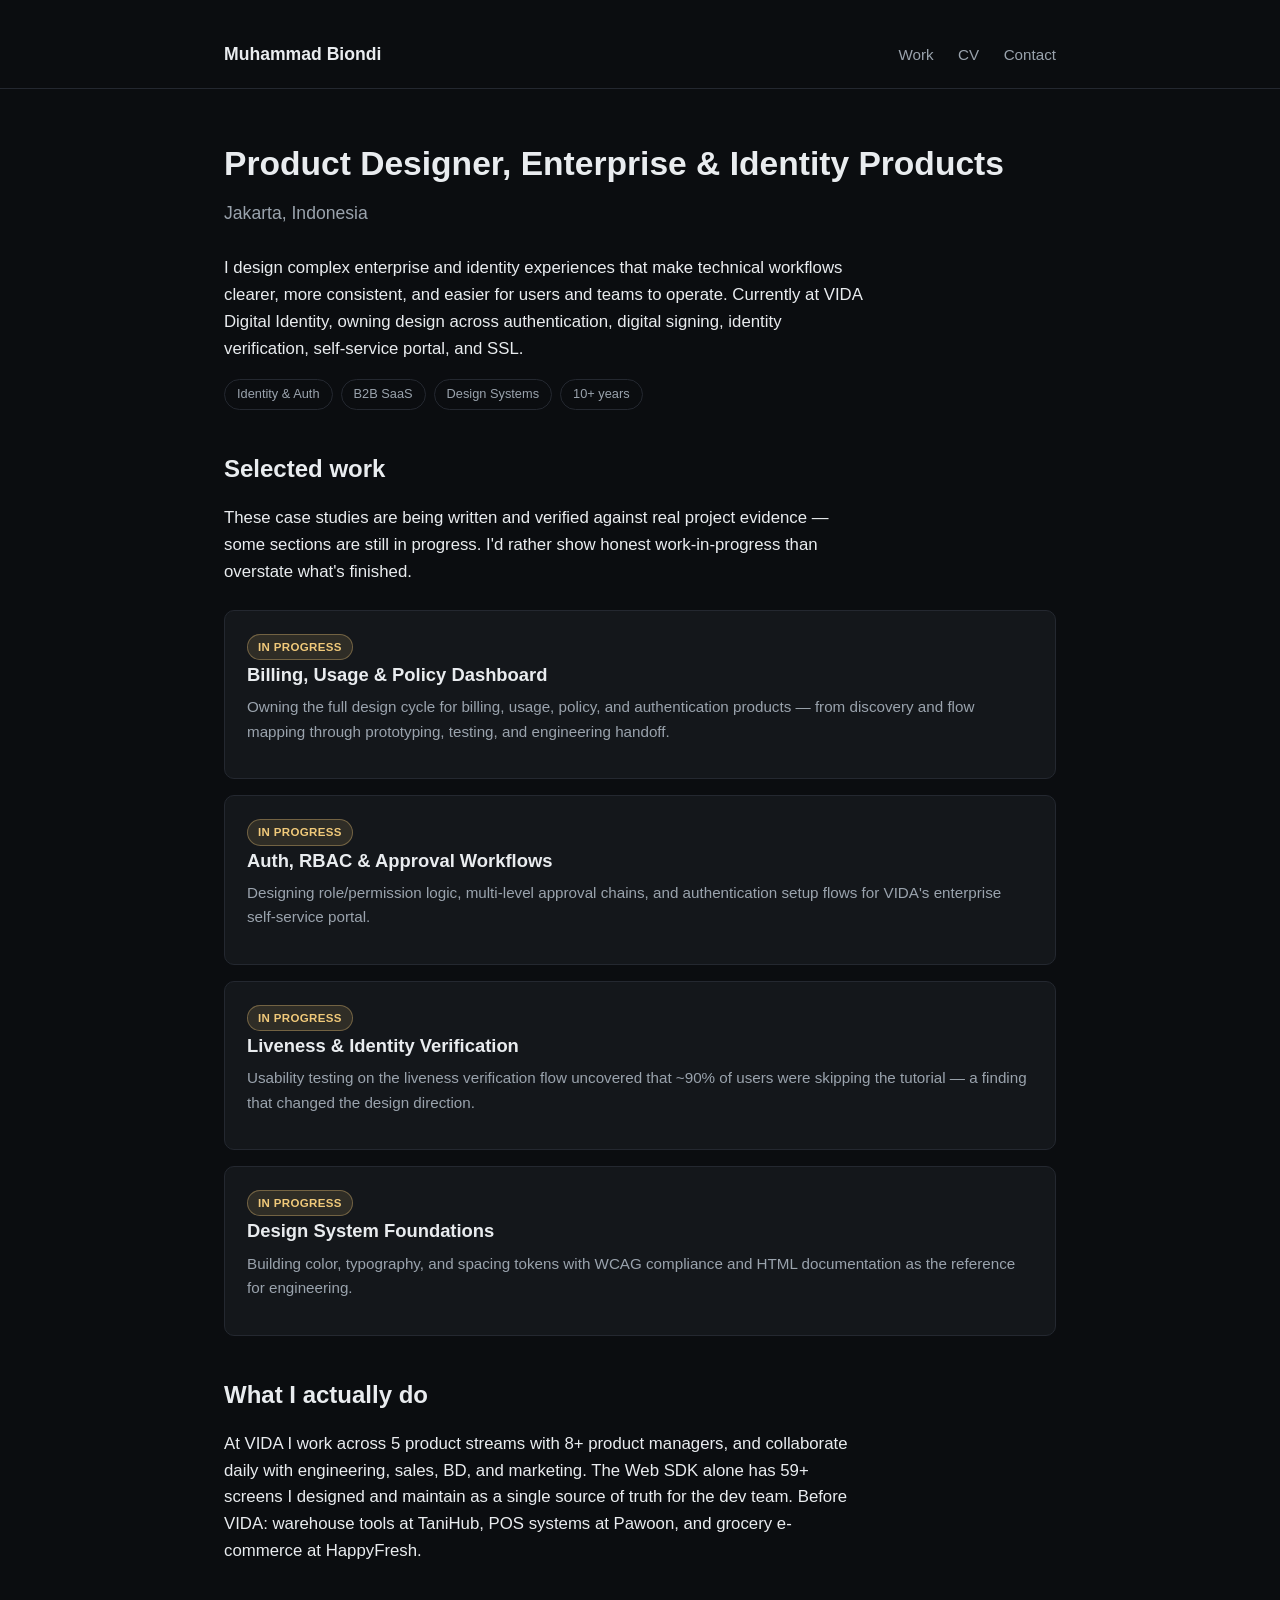
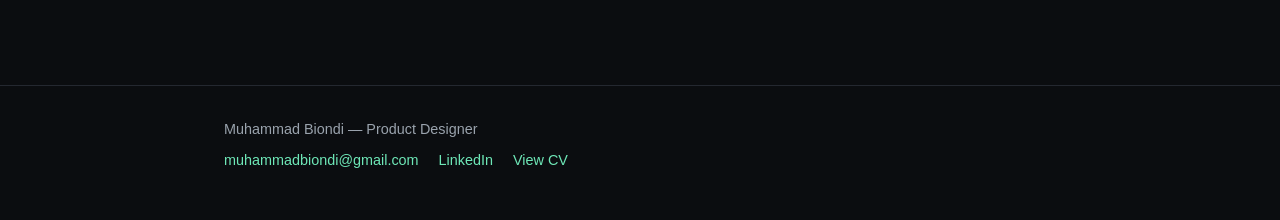
==== index.html @ b188c51d "Initial portfolio site: CV, case studies, design system styles Static site with 4 VIDA case studies " ====
<!DOCTYPE html>
<html lang="en">
<head>
<meta charset="UTF-8">
<meta name="viewport" content="width=device-width, initial-scale=1.0">
<title>Muhammad Biondi — Product Designer</title>
<meta name="description" content="Product Designer specializing in enterprise and identity products. Portfolio and case studies.">
<link rel="stylesheet" href="css/style.css">
</head>
<body>

<header class="site-header">
  <div class="wrap">
    <nav>
      <span class="brand">Muhammad Biondi</span>
      <div class="site-nav">
        <a href="index.html">Work</a>
        <a href="cv.html">CV</a>
        <a href="mailto:muhammadbiondi@gmail.com">Contact</a>
      </div>
    </nav>
  </div>
</header>

<main>
  <div class="wrap">

    <section class="block">
      <h1>Product Designer, Enterprise &amp; Identity Products</h1>
      <p class="subtitle">Jakarta, Indonesia</p>
      <p class="lede">
        I design complex enterprise and identity experiences that make technical workflows clearer,
        more consistent, and easier for users and teams to operate. Currently at VIDA Digital Identity,
        owning design across authentication, digital signing, identity verification, self-service portal,
        and SSL.
      </p>
      <div class="tag-row">
        <span class="tag">Identity &amp; Auth</span>
        <span class="tag">B2B SaaS</span>
        <span class="tag">Design Systems</span>
        <span class="tag">10+ years</span>
      </div>
    </section>

    <section class="block">
      <h2>Selected work</h2>
      <p class="lede" style="margin-bottom: 0;">
        These case studies are being written and verified against real project evidence — some sections
        are still in progress. I'd rather show honest work-in-progress than overstate what's finished.
      </p>

      <div class="case-grid">

        <a class="case-card" href="case-studies/billing-usage-policy.html">
          <span class="status-pill in-progress">In progress</span>
          <h3>Billing, Usage &amp; Policy Dashboard</h3>
          <p>Owning the full design cycle for billing, usage, policy, and authentication products — from
          discovery and flow mapping through prototyping, testing, and engineering handoff.</p>
        </a>

        <a class="case-card" href="case-studies/auth-rbac-workflows.html">
          <span class="status-pill in-progress">In progress</span>
          <h3>Auth, RBAC &amp; Approval Workflows</h3>
          <p>Designing role/permission logic, multi-level approval chains, and authentication setup flows
          for VIDA's enterprise self-service portal.</p>
        </a>

        <a class="case-card" href="case-studies/liveness-verification.html">
          <span class="status-pill in-progress">In progress</span>
          <h3>Liveness &amp; Identity Verification</h3>
          <p>Usability testing on the liveness verification flow uncovered that ~90% of users were
          skipping the tutorial — a finding that changed the design direction.</p>
        </a>

        <a class="case-card" href="case-studies/design-system.html">
          <span class="status-pill in-progress">In progress</span>
          <h3>Design System Foundations</h3>
          <p>Building color, typography, and spacing tokens with WCAG compliance and HTML
          documentation as the reference for engineering.</p>
        </a>

      </div>
    </section>

    <section class="block">
      <h2>What I actually do</h2>
      <p class="lede">
        At VIDA I work across 5 product streams with 8+ product managers, and collaborate daily with
        engineering, sales, BD, and marketing. The Web SDK alone has 59+ screens I designed and
        maintain as a single source of truth for the dev team. Before VIDA: warehouse tools at TaniHub,
        POS systems at Pawoon, and grocery e-commerce at HappyFresh.
      </p>
    </section>

  </div>
</main>

<footer class="site-footer">
  <div class="wrap">
    <div>Muhammad Biondi — Product Designer</div>
    <div class="contact-row">
      <a href="mailto:muhammadbiondi@gmail.com">muhammadbiondi@gmail.com</a>
      <a href="https://linkedin.com/in/muhammad-biondi-2509a165">LinkedIn</a>
      <a href="cv.html">View CV</a>
    </div>
  </div>
</footer>

</body>
</html>
---- css/style.css ----
:root {
  --bg: #0b0d10;
  --bg-elevated: #14171b;
  --border: #242830;
  --text: #e9ecef;
  --text-muted: #9aa3ad;
  --accent: #6ee7b7;
  --accent-dim: #2e4a3f;
  --warn: #f0c97a;
  --max-width: 880px;
  --radius: 10px;
}

* { box-sizing: border-box; }

html { scroll-behavior: smooth; }

body {
  margin: 0;
  background: var(--bg);
  color: var(--text);
  font-family: -apple-system, BlinkMacSystemFont, "Inter", "Segoe UI", Helvetica, Arial, sans-serif;
  line-height: 1.6;
  font-size: 16px;
}

a { color: var(--accent); text-decoration: none; }
a:hover { text-decoration: underline; }

.wrap {
  max-width: var(--max-width);
  margin: 0 auto;
  padding: 0 24px;
}

header.site-header {
  padding: 40px 0 20px;
  border-bottom: 1px solid var(--border);
}

header.site-header nav {
  display: flex;
  justify-content: space-between;
  align-items: baseline;
  flex-wrap: wrap;
  gap: 12px;
}

.brand {
  font-weight: 700;
  font-size: 1.1rem;
  color: var(--text);
}

.site-nav a {
  color: var(--text-muted);
  margin-left: 20px;
  font-size: 0.95rem;
}

.site-nav a:first-child { margin-left: 0; }

.site-nav a:hover { color: var(--accent); }

main { padding: 48px 0 80px; }

h1 { font-size: 2.1rem; margin: 0 0 8px; }
h2 { font-size: 1.5rem; margin: 40px 0 12px; }
h3 { font-size: 1.15rem; margin: 28px 0 8px; }

.subtitle {
  color: var(--text-muted);
  font-size: 1.1rem;
  margin: 0 0 28px;
}

.lede {
  font-size: 1.05rem;
  color: var(--text);
  max-width: 640px;
}

.tag-row {
  display: flex;
  flex-wrap: wrap;
  gap: 8px;
  margin: 16px 0 0;
}

.tag {
  font-size: 0.8rem;
  color: var(--text-muted);
  border: 1px solid var(--border);
  border-radius: 999px;
  padding: 4px 12px;
}

.card {
  background: var(--bg-elevated);
  border: 1px solid var(--border);
  border-radius: var(--radius);
  padding: 24px;
  margin-bottom: 20px;
}

.case-grid {
  display: grid;
  grid-template-columns: 1fr;
  gap: 16px;
  margin-top: 24px;
}

.case-card {
  display: block;
  background: var(--bg-elevated);
  border: 1px solid var(--border);
  border-radius: var(--radius);
  padding: 22px;
  transition: border-color 0.15s ease, transform 0.15s ease;
}

.case-card:hover {
  border-color: var(--accent);
  transform: translateY(-2px);
  text-decoration: none;
}

.case-card h3 {
  margin: 0 0 6px;
  color: var(--text);
}

.case-card p {
  color: var(--text-muted);
  margin: 0 0 12px;
  font-size: 0.95rem;
}

.status-pill {
  display: inline-block;
  font-size: 0.72rem;
  font-weight: 600;
  letter-spacing: 0.03em;
  text-transform: uppercase;
  border-radius: 999px;
  padding: 3px 10px;
}

.status-pill.in-progress {
  background: rgba(240, 201, 122, 0.12);
  color: var(--warn);
  border: 1px solid rgba(240, 201, 122, 0.35);
}

.status-pill.draft {
  background: rgba(110, 231, 183, 0.1);
  color: var(--accent);
  border: 1px solid rgba(110, 231, 183, 0.3);
}

.callout {
  border-left: 3px solid var(--accent);
  background: rgba(110, 231, 183, 0.06);
  padding: 14px 18px;
  border-radius: 0 8px 8px 0;
  font-size: 0.95rem;
  color: var(--text-muted);
  margin: 20px 0;
}

.callout strong { color: var(--text); }

section.block { margin-bottom: 40px; }

ul.clean {
  padding-left: 1.1em;
  margin: 8px 0 0;
}

ul.clean li { margin-bottom: 8px; }

table.evidence {
  width: 100%;
  border-collapse: collapse;
  font-size: 0.92rem;
  margin: 16px 0;
}

table.evidence th, table.evidence td {
  border: 1px solid var(--border);
  padding: 10px 12px;
  text-align: left;
  vertical-align: top;
}

table.evidence th {
  background: var(--bg-elevated);
  color: var(--text-muted);
  font-weight: 600;
  font-size: 0.85rem;
}

footer.site-footer {
  border-top: 1px solid var(--border);
  padding: 32px 0 48px;
  color: var(--text-muted);
  font-size: 0.9rem;
}

.contact-row {
  display: flex;
  gap: 20px;
  flex-wrap: wrap;
  margin-top: 8px;
}

.cv-header {
  display: flex;
  justify-content: space-between;
  align-items: flex-start;
  flex-wrap: wrap;
  gap: 16px;
  margin-bottom: 8px;
}

.cv-meta {
  text-align: right;
  color: var(--text-muted);
  font-size: 0.9rem;
}

.btn {
  display: inline-block;
  border: 1px solid var(--accent);
  color: var(--accent);
  border-radius: 8px;
  padding: 10px 18px;
  font-size: 0.95rem;
}

.btn:hover { background: rgba(110, 231, 183, 0.08); text-decoration: none; }

.job {
  margin-bottom: 28px;
}

.job-head {
  display: flex;
  justify-content: space-between;
  flex-wrap: wrap;
  gap: 8px;
  margin-bottom: 4px;
}

.job-title { font-weight: 600; color: var(--text); }
.job-dates { color: var(--text-muted); font-size: 0.9rem; }

@media print {
  body { background: #fff; color: #111; }
  header.site-header, footer.site-footer, .no-print { display: none; }
  .card, .case-card { border-color: #ccc; background: #fff; }
}

@media (max-width: 600px) {
  main { padding: 32px 0 60px; }
  h1 { font-size: 1.7rem; }
}
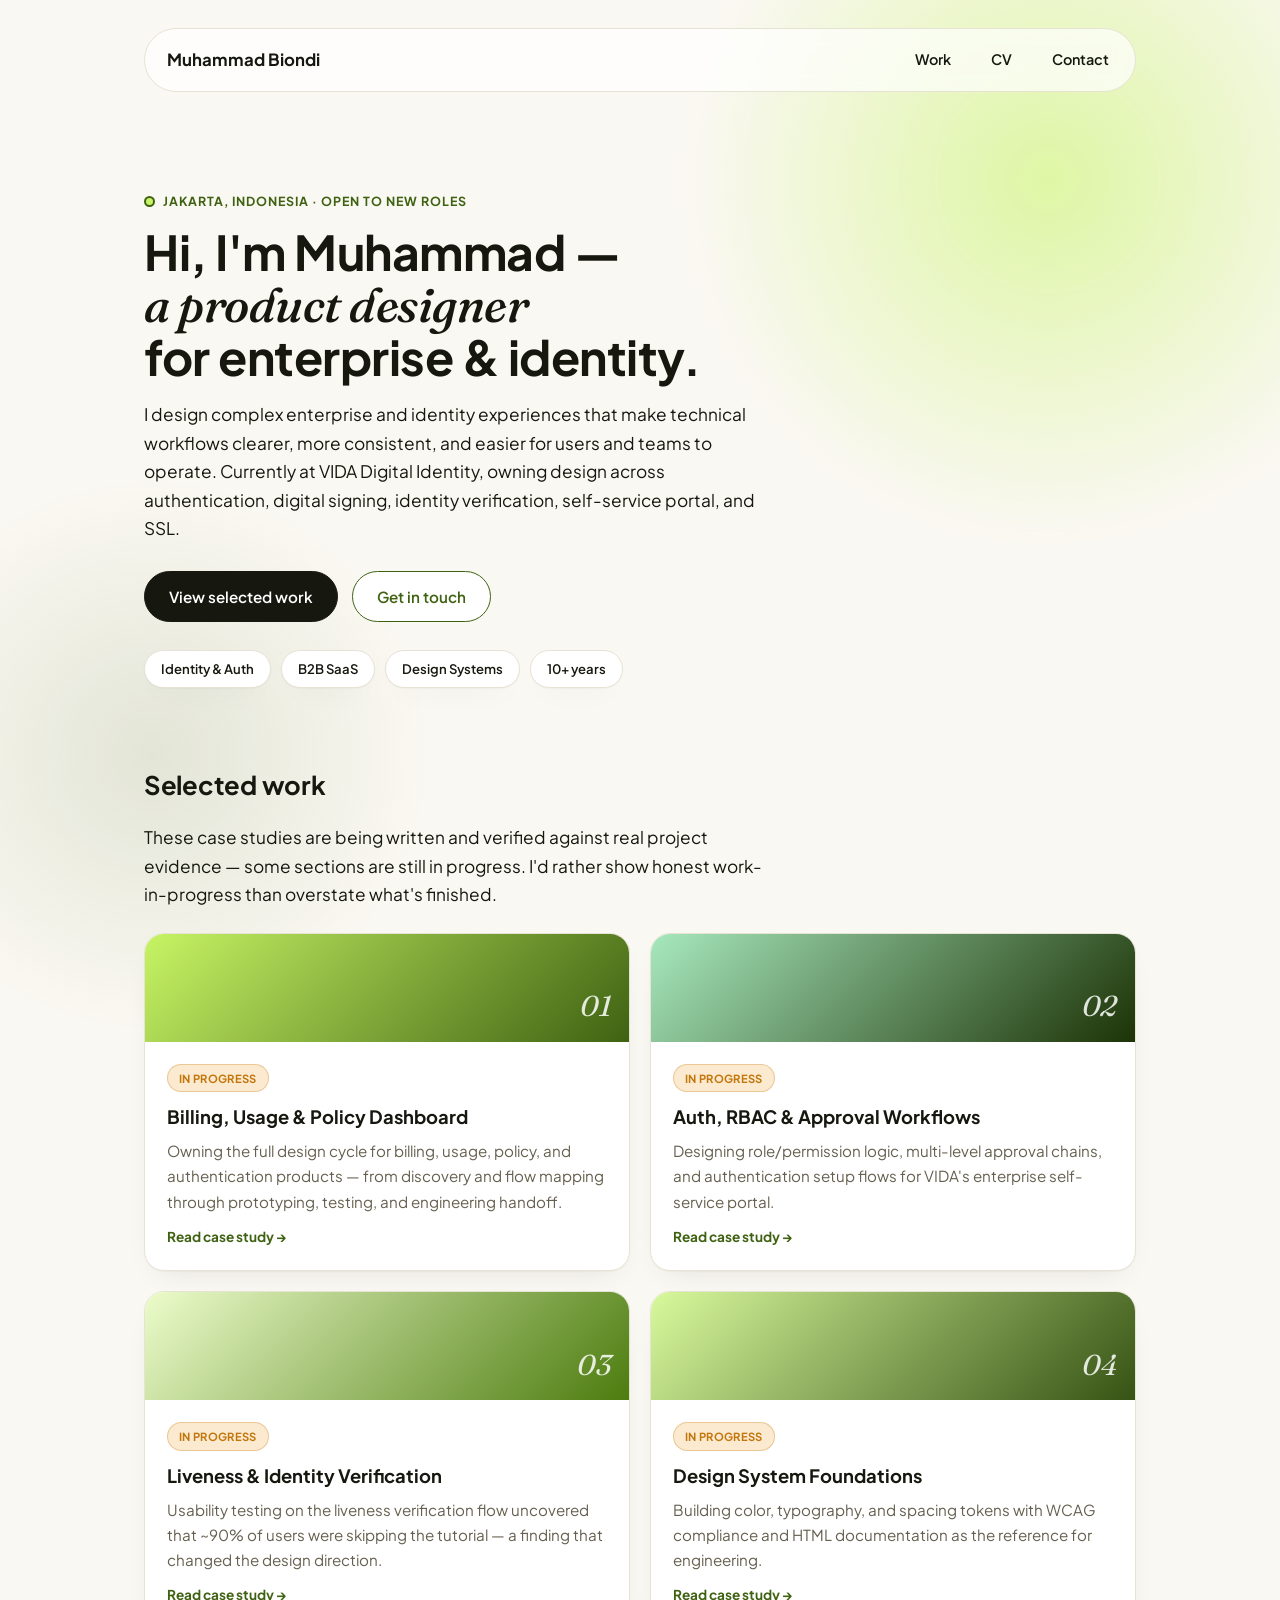
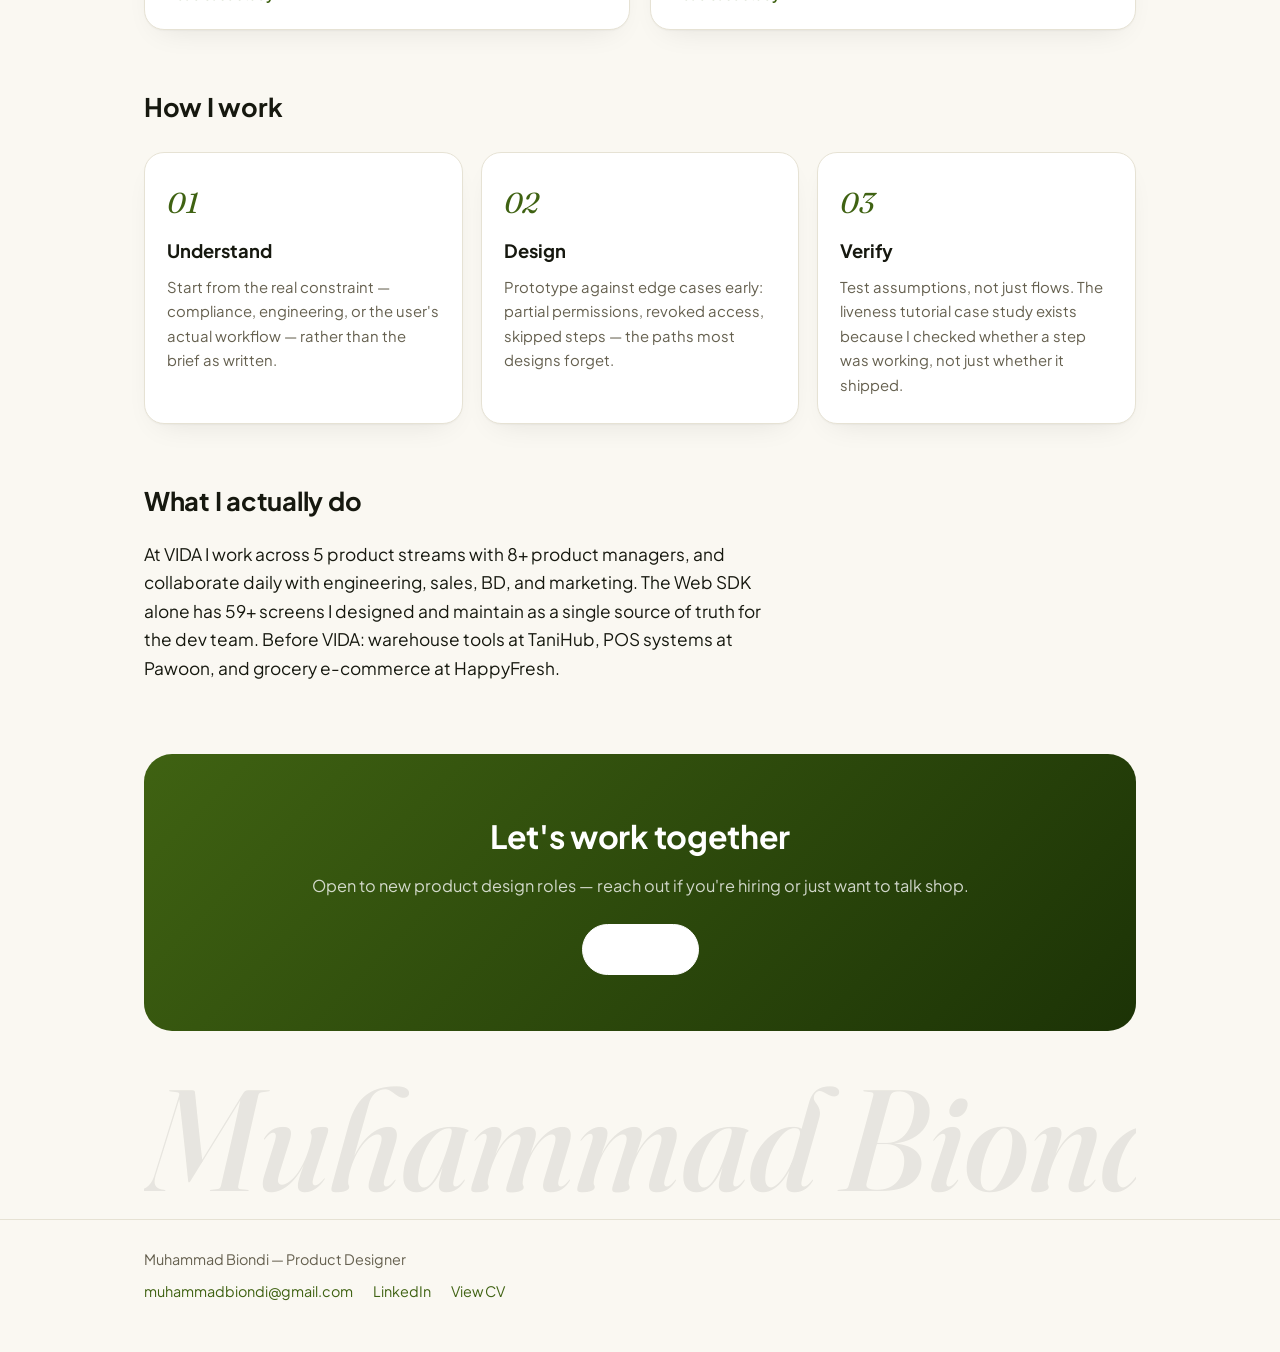
==== commit f340819c: "Redesign site with aesthetic hero, case-thumb gradients, process section, CTA bands, and scroll reve" ====
--- a/index.html
+++ b/index.html
@@ -25,15 +25,19 @@
 <main>
   <div class="wrap">
 
-    <section class="block">
-      <h1>Product Designer, Enterprise &amp; Identity Products</h1>
-      <p class="subtitle">Jakarta, Indonesia</p>
+    <section class="hero" data-reveal>
+      <span class="eyebrow">Jakarta, Indonesia · Open to new roles</span>
+      <h1>Hi, I'm Muhammad —<br><span class="serif">a product designer</span><br>for enterprise &amp; identity.</h1>
       <p class="lede">
         I design complex enterprise and identity experiences that make technical workflows clearer,
         more consistent, and easier for users and teams to operate. Currently at VIDA Digital Identity,
         owning design across authentication, digital signing, identity verification, self-service portal,
         and SSL.
       </p>
+      <div class="hero-cta">
+        <a class="btn primary" href="#work">View selected work</a>
+        <a class="btn" href="mailto:muhammadbiondi@gmail.com">Get in touch</a>
+      </div>
       <div class="tag-row">
         <span class="tag">Identity &amp; Auth</span>
         <span class="tag">B2B SaaS</span>
@@ -42,8 +46,10 @@
       </div>
     </section>
 
-    <section class="block">
-      <h2>Selected work</h2>
+    <section class="block" id="work" data-reveal>
+      <div class="section-head">
+        <h2>Selected work</h2>
+      </div>
       <p class="lede" style="margin-bottom: 0;">
         These case studies are being written and verified against real project evidence — some sections
         are still in progress. I'd rather show honest work-in-progress than overstate what's finished.
@@ -52,38 +58,82 @@
       <div class="case-grid">
 
         <a class="case-card" href="case-studies/billing-usage-policy.html">
-          <span class="status-pill in-progress">In progress</span>
-          <h3>Billing, Usage &amp; Policy Dashboard</h3>
-          <p>Owning the full design cycle for billing, usage, policy, and authentication products — from
-          discovery and flow mapping through prototyping, testing, and engineering handoff.</p>
+          <div class="case-thumb" style="--thumb-a:#c7f464; --thumb-b:#3f6212;" data-mark="01"></div>
+          <div class="case-body">
+            <span class="status-pill in-progress">In progress</span>
+            <h3>Billing, Usage &amp; Policy Dashboard</h3>
+            <p>Owning the full design cycle for billing, usage, policy, and authentication products — from
+            discovery and flow mapping through prototyping, testing, and engineering handoff.</p>
+            <span class="case-arrow">Read case study →</span>
+          </div>
         </a>
 
         <a class="case-card" href="case-studies/auth-rbac-workflows.html">
-          <span class="status-pill in-progress">In progress</span>
-          <h3>Auth, RBAC &amp; Approval Workflows</h3>
-          <p>Designing role/permission logic, multi-level approval chains, and authentication setup flows
-          for VIDA's enterprise self-service portal.</p>
+          <div class="case-thumb" style="--thumb-a:#a7e8bd; --thumb-b:#1c3306;" data-mark="02"></div>
+          <div class="case-body">
+            <span class="status-pill in-progress">In progress</span>
+            <h3>Auth, RBAC &amp; Approval Workflows</h3>
+            <p>Designing role/permission logic, multi-level approval chains, and authentication setup flows
+            for VIDA's enterprise self-service portal.</p>
+            <span class="case-arrow">Read case study →</span>
+          </div>
         </a>
 
         <a class="case-card" href="case-studies/liveness-verification.html">
-          <span class="status-pill in-progress">In progress</span>
-          <h3>Liveness &amp; Identity Verification</h3>
-          <p>Usability testing on the liveness verification flow uncovered that ~90% of users were
-          skipping the tutorial — a finding that changed the design direction.</p>
+          <div class="case-thumb" style="--thumb-a:#ecfccb; --thumb-b:#4d7c0f;" data-mark="03"></div>
+          <div class="case-body">
+            <span class="status-pill in-progress">In progress</span>
+            <h3>Liveness &amp; Identity Verification</h3>
+            <p>Usability testing on the liveness verification flow uncovered that ~90% of users were
+            skipping the tutorial — a finding that changed the design direction.</p>
+            <span class="case-arrow">Read case study →</span>
+          </div>
         </a>
 
         <a class="case-card" href="case-studies/design-system.html">
-          <span class="status-pill in-progress">In progress</span>
-          <h3>Design System Foundations</h3>
-          <p>Building color, typography, and spacing tokens with WCAG compliance and HTML
-          documentation as the reference for engineering.</p>
+          <div class="case-thumb" style="--thumb-a:#d9f99d; --thumb-b:#365314;" data-mark="04"></div>
+          <div class="case-body">
+            <span class="status-pill in-progress">In progress</span>
+            <h3>Design System Foundations</h3>
+            <p>Building color, typography, and spacing tokens with WCAG compliance and HTML
+            documentation as the reference for engineering.</p>
+            <span class="case-arrow">Read case study →</span>
+          </div>
         </a>
 
       </div>
     </section>
 
-    <section class="block">
-      <h2>What I actually do</h2>
+    <section class="block" data-reveal>
+      <div class="section-head">
+        <h2>How I work</h2>
+      </div>
+      <div class="process-grid">
+        <div class="process-card">
+          <span class="process-num">01</span>
+          <h3>Understand</h3>
+          <p>Start from the real constraint — compliance, engineering, or the user's actual workflow —
+          rather than the brief as written.</p>
+        </div>
+        <div class="process-card">
+          <span class="process-num">02</span>
+          <h3>Design</h3>
+          <p>Prototype against edge cases early: partial permissions, revoked access, skipped steps —
+          the paths most designs forget.</p>
+        </div>
+        <div class="process-card">
+          <span class="process-num">03</span>
+          <h3>Verify</h3>
+          <p>Test assumptions, not just flows. The liveness tutorial case study exists because I checked
+          whether a step was working, not just whether it shipped.</p>
+        </div>
+      </div>
+    </section>
+
+    <section class="block" data-reveal>
+      <div class="section-head">
+        <h2>What I actually do</h2>
+      </div>
       <p class="lede">
         At VIDA I work across 5 product streams with 8+ product managers, and collaborate daily with
         engineering, sales, BD, and marketing. The Web SDK alone has 59+ screens I designed and
@@ -91,6 +141,14 @@
         POS systems at Pawoon, and grocery e-commerce at HappyFresh.
       </p>
     </section>
+
+    <div class="cta-band" data-reveal>
+      <h2>Let's work together</h2>
+      <p>Open to new product design roles — reach out if you're hiring or just want to talk shop.</p>
+      <a class="btn" href="mailto:muhammadbiondi@gmail.com">Say hello</a>
+    </div>
+
+    <div class="wordmark"><span>Muhammad Biondi</span></div>
 
   </div>
 </main>
@@ -106,5 +164,6 @@
   </div>
 </footer>
 
+<script src="js/script.js"></script>
 </body>
 </html>
--- a/css/style.css
+++ b/css/style.css
@@ -1,14 +1,21 @@
+@import url('https://fonts.googleapis.com/css2?family=Fraunces:ital,opsz,wght@0,9..144,400;0,9..144,500;0,9..144,600;1,9..144,500;1,9..144,600&family=Plus+Jakarta+Sans:wght@400;500;600;700;800&display=swap');
+
 :root {
-  --bg: #0b0d10;
-  --bg-elevated: #14171b;
-  --border: #242830;
-  --text: #e9ecef;
-  --text-muted: #9aa3ad;
-  --accent: #6ee7b7;
-  --accent-dim: #2e4a3f;
-  --warn: #f0c97a;
-  --max-width: 880px;
-  --radius: 10px;
+  --bg: #faf8f2;
+  --bg-soft: #f1efe4;
+  --surface: #ffffff;
+  --border: #e6e2d4;
+  --text: #16180f;
+  --text-muted: #65604f;
+  --accent: #3f6212;
+  --accent-bright: #c7f464;
+  --accent-soft: #eef7d2;
+  --warn: #c2760c;
+  --warn-soft: #fbead0;
+  --max-width: 1040px;
+  --radius: 20px;
+  --radius-sm: 12px;
+  --shadow: 0 1px 2px rgba(22, 24, 15, 0.04), 0 12px 32px -16px rgba(22, 24, 15, 0.12);
 }
 
 * { box-sizing: border-box; }
@@ -19,9 +26,40 @@
   margin: 0;
   background: var(--bg);
   color: var(--text);
-  font-family: -apple-system, BlinkMacSystemFont, "Inter", "Segoe UI", Helvetica, Arial, sans-serif;
-  line-height: 1.6;
+  font-family: "Plus Jakarta Sans", -apple-system, BlinkMacSystemFont, "Segoe UI", Helvetica, Arial, sans-serif;
+  line-height: 1.65;
   font-size: 16px;
+  position: relative;
+  overflow-x: hidden;
+}
+
+body::before {
+  content: "";
+  position: fixed;
+  top: -20%;
+  right: -10%;
+  width: 60vw;
+  height: 60vw;
+  max-width: 720px;
+  max-height: 720px;
+  background: radial-gradient(circle, rgba(199, 244, 100, 0.55) 0%, rgba(199, 244, 100, 0) 70%);
+  filter: blur(10px);
+  pointer-events: none;
+  z-index: 0;
+}
+
+body::after {
+  content: "";
+  position: fixed;
+  bottom: -15%;
+  left: -10%;
+  width: 50vw;
+  height: 50vw;
+  max-width: 560px;
+  max-height: 560px;
+  background: radial-gradient(circle, rgba(63, 98, 18, 0.12) 0%, rgba(63, 98, 18, 0) 70%);
+  pointer-events: none;
+  z-index: 0;
 }
 
 a { color: var(--accent); text-decoration: none; }
@@ -31,102 +69,196 @@
   max-width: var(--max-width);
   margin: 0 auto;
   padding: 0 24px;
+  position: relative;
+  z-index: 1;
+}
+
+.serif {
+  font-family: "Fraunces", Georgia, serif;
+  font-style: italic;
+  font-weight: 500;
 }
 
 header.site-header {
-  padding: 40px 0 20px;
-  border-bottom: 1px solid var(--border);
+  padding: 28px 0;
+  position: relative;
+  z-index: 2;
 }
 
 header.site-header nav {
   display: flex;
   justify-content: space-between;
-  align-items: baseline;
+  align-items: center;
   flex-wrap: wrap;
   gap: 12px;
+  background: rgba(255, 255, 255, 0.7);
+  backdrop-filter: blur(10px);
+  border: 1px solid var(--border);
+  border-radius: 999px;
+  padding: 10px 10px 10px 22px;
 }
 
 .brand {
   font-weight: 700;
-  font-size: 1.1rem;
-  color: var(--text);
+  font-size: 1.05rem;
+  color: var(--text);
+}
+
+.site-nav {
+  display: flex;
+  align-items: center;
+  gap: 4px;
 }
 
 .site-nav a {
-  color: var(--text-muted);
-  margin-left: 20px;
-  font-size: 0.95rem;
-}
-
-.site-nav a:first-child { margin-left: 0; }
-
-.site-nav a:hover { color: var(--accent); }
-
-main { padding: 48px 0 80px; }
-
-h1 { font-size: 2.1rem; margin: 0 0 8px; }
-h2 { font-size: 1.5rem; margin: 40px 0 12px; }
+  color: var(--text);
+  margin-left: 4px;
+  font-size: 0.9rem;
+  font-weight: 600;
+  padding: 9px 16px;
+  border-radius: 999px;
+  transition: background 0.15s ease, color 0.15s ease;
+}
+
+.site-nav a:hover {
+  background: var(--accent-bright);
+  color: var(--text);
+  text-decoration: none;
+}
+
+main { padding: 20px 0 0; position: relative; z-index: 1; }
+
+h1 { font-size: 3rem; line-height: 1.08; margin: 0 0 14px; letter-spacing: -0.01em; }
+h2 { font-size: 1.6rem; margin: 56px 0 16px; letter-spacing: -0.01em; }
 h3 { font-size: 1.15rem; margin: 28px 0 8px; }
+
+.eyebrow {
+  display: inline-flex;
+  align-items: center;
+  gap: 8px;
+  font-size: 0.78rem;
+  font-weight: 700;
+  text-transform: uppercase;
+  letter-spacing: 0.08em;
+  color: var(--accent);
+  margin-bottom: 14px;
+}
+
+.eyebrow::before {
+  content: "";
+  width: 7px;
+  height: 7px;
+  border-radius: 50%;
+  background: var(--accent-bright);
+  border: 2px solid var(--accent);
+}
+
+.hero {
+  padding: 48px 0 20px;
+}
 
 .subtitle {
   color: var(--text-muted);
-  font-size: 1.1rem;
-  margin: 0 0 28px;
+  font-size: 1.15rem;
+  margin: 0 0 24px;
 }
 
 .lede {
-  font-size: 1.05rem;
+  font-size: 1.08rem;
   color: var(--text);
   max-width: 640px;
 }
 
+.hero-cta {
+  display: flex;
+  gap: 14px;
+  flex-wrap: wrap;
+  margin-top: 28px;
+}
+
 .tag-row {
   display: flex;
   flex-wrap: wrap;
-  gap: 8px;
-  margin: 16px 0 0;
+  gap: 10px;
+  margin: 28px 0 0;
 }
 
 .tag {
-  font-size: 0.8rem;
-  color: var(--text-muted);
+  font-size: 0.82rem;
+  font-weight: 600;
+  color: var(--text);
+  background: var(--surface);
   border: 1px solid var(--border);
   border-radius: 999px;
-  padding: 4px 12px;
+  padding: 7px 16px;
+  box-shadow: var(--shadow);
 }
 
 .card {
-  background: var(--bg-elevated);
+  background: var(--surface);
   border: 1px solid var(--border);
   border-radius: var(--radius);
-  padding: 24px;
+  padding: 28px;
   margin-bottom: 20px;
-}
+  box-shadow: var(--shadow);
+}
+
+.section-head {
+  display: flex;
+  justify-content: space-between;
+  align-items: flex-end;
+  flex-wrap: wrap;
+  gap: 12px;
+  margin: 56px 0 16px;
+}
+
+.section-head h2 { margin: 0; }
 
 .case-grid {
   display: grid;
-  grid-template-columns: 1fr;
-  gap: 16px;
+  grid-template-columns: repeat(2, 1fr);
+  gap: 20px;
   margin-top: 24px;
 }
 
 .case-card {
-  display: block;
-  background: var(--bg-elevated);
+  display: flex;
+  flex-direction: column;
+  background: var(--surface);
   border: 1px solid var(--border);
   border-radius: var(--radius);
-  padding: 22px;
-  transition: border-color 0.15s ease, transform 0.15s ease;
+  overflow: hidden;
+  box-shadow: var(--shadow);
+  transition: transform 0.2s ease, box-shadow 0.2s ease;
 }
 
 .case-card:hover {
-  border-color: var(--accent);
-  transform: translateY(-2px);
+  transform: translateY(-4px);
+  box-shadow: 0 1px 2px rgba(22, 24, 15, 0.04), 0 24px 48px -20px rgba(22, 24, 15, 0.22);
   text-decoration: none;
 }
 
+.case-thumb {
+  height: 108px;
+  background: linear-gradient(135deg, var(--thumb-a, #c7f464), var(--thumb-b, #3f6212));
+  position: relative;
+}
+
+.case-thumb::after {
+  content: attr(data-mark);
+  position: absolute;
+  right: 18px;
+  bottom: 12px;
+  font-family: "Fraunces", serif;
+  font-style: italic;
+  font-size: 1.8rem;
+  color: rgba(255, 255, 255, 0.85);
+}
+
+.case-body { padding: 22px; flex: 1; display: flex; flex-direction: column; }
+
 .case-card h3 {
-  margin: 0 0 6px;
+  margin: 10px 0 6px;
   color: var(--text);
 }
 
@@ -134,35 +266,43 @@
   color: var(--text-muted);
   margin: 0 0 12px;
   font-size: 0.95rem;
+  flex: 1;
+}
+
+.case-arrow {
+  font-size: 0.85rem;
+  font-weight: 700;
+  color: var(--accent);
 }
 
 .status-pill {
   display: inline-block;
-  font-size: 0.72rem;
-  font-weight: 600;
+  font-size: 0.7rem;
+  font-weight: 700;
   letter-spacing: 0.03em;
   text-transform: uppercase;
   border-radius: 999px;
-  padding: 3px 10px;
+  padding: 4px 11px;
+  width: fit-content;
 }
 
 .status-pill.in-progress {
-  background: rgba(240, 201, 122, 0.12);
+  background: var(--warn-soft);
   color: var(--warn);
-  border: 1px solid rgba(240, 201, 122, 0.35);
+  border: 1px solid rgba(194, 118, 12, 0.3);
 }
 
 .status-pill.draft {
-  background: rgba(110, 231, 183, 0.1);
+  background: var(--accent-soft);
   color: var(--accent);
-  border: 1px solid rgba(110, 231, 183, 0.3);
+  border: 1px solid rgba(63, 98, 18, 0.25);
 }
 
 .callout {
   border-left: 3px solid var(--accent);
-  background: rgba(110, 231, 183, 0.06);
-  padding: 14px 18px;
-  border-radius: 0 8px 8px 0;
+  background: var(--accent-soft);
+  padding: 16px 20px;
+  border-radius: 0 var(--radius-sm) var(--radius-sm) 0;
   font-size: 0.95rem;
   color: var(--text-muted);
   margin: 20px 0;
@@ -173,11 +313,11 @@
 section.block { margin-bottom: 40px; }
 
 ul.clean {
-  padding-left: 1.1em;
+  padding-left: 1.2em;
   margin: 8px 0 0;
 }
 
-ul.clean li { margin-bottom: 8px; }
+ul.clean li { margin-bottom: 10px; }
 
 table.evidence {
   width: 100%;
@@ -194,17 +334,91 @@
 }
 
 table.evidence th {
-  background: var(--bg-elevated);
+  background: var(--bg-soft);
   color: var(--text-muted);
   font-weight: 600;
   font-size: 0.85rem;
 }
 
+.process-grid {
+  display: grid;
+  grid-template-columns: repeat(3, 1fr);
+  gap: 18px;
+  margin-top: 24px;
+}
+
+.process-card {
+  background: var(--surface);
+  border: 1px solid var(--border);
+  border-radius: var(--radius);
+  padding: 26px 22px;
+  box-shadow: var(--shadow);
+}
+
+.process-num {
+  font-family: "Fraunces", serif;
+  font-style: italic;
+  font-size: 1.8rem;
+  color: var(--accent);
+  display: block;
+  margin-bottom: 10px;
+}
+
+.process-card h3 { margin: 0 0 8px; }
+.process-card p { margin: 0; color: var(--text-muted); font-size: 0.93rem; }
+
+.cta-band {
+  margin: 72px 0 0;
+  background: linear-gradient(135deg, var(--accent) 0%, #1c3306 100%);
+  border-radius: 28px;
+  padding: 56px 40px;
+  text-align: center;
+  color: #fff;
+}
+
+.cta-band h2 {
+  margin: 0 0 10px;
+  color: #fff;
+  font-size: 2rem;
+}
+
+.cta-band p {
+  color: rgba(255, 255, 255, 0.78);
+  margin: 0 0 24px;
+  font-size: 1.02rem;
+}
+
+.cta-band .btn {
+  border-color: #fff;
+  color: #fff;
+}
+
+.cta-band .btn:hover { background: rgba(255, 255, 255, 0.12); }
+
+.wordmark {
+  text-align: center;
+  padding: 36px 0 8px;
+  overflow: hidden;
+}
+
+.wordmark span {
+  font-family: "Fraunces", serif;
+  font-style: italic;
+  font-weight: 500;
+  font-size: clamp(3rem, 13vw, 9rem);
+  color: var(--text);
+  opacity: 0.08;
+  white-space: nowrap;
+  line-height: 1;
+}
+
 footer.site-footer {
   border-top: 1px solid var(--border);
-  padding: 32px 0 48px;
+  padding: 28px 0 48px;
   color: var(--text-muted);
   font-size: 0.9rem;
+  position: relative;
+  z-index: 1;
 }
 
 .contact-row {
@@ -231,14 +445,30 @@
 
 .btn {
   display: inline-block;
-  border: 1px solid var(--accent);
+  border: 1.5px solid var(--accent);
   color: var(--accent);
-  border-radius: 8px;
-  padding: 10px 18px;
+  background: var(--surface);
+  border-radius: 999px;
+  padding: 12px 24px;
   font-size: 0.95rem;
-}
-
-.btn:hover { background: rgba(110, 231, 183, 0.08); text-decoration: none; }
+  font-weight: 600;
+  transition: background 0.15s ease, color 0.15s ease, transform 0.15s ease;
+}
+
+.btn:hover {
+  background: var(--accent);
+  color: #fff;
+  text-decoration: none;
+  transform: translateY(-1px);
+}
+
+.btn.primary {
+  background: var(--text);
+  border-color: var(--text);
+  color: #fff;
+}
+
+.btn.primary:hover { background: var(--accent); border-color: var(--accent); }
 
 .job {
   margin-bottom: 28px;
@@ -252,16 +482,37 @@
   margin-bottom: 4px;
 }
 
-.job-title { font-weight: 600; color: var(--text); }
-.job-dates { color: var(--text-muted); font-size: 0.9rem; }
+.job-title { font-weight: 700; color: var(--text); }
+.job-dates { color: var(--text-muted); font-size: 0.88rem; }
+
+[data-reveal] {
+  opacity: 0;
+  transform: translateY(18px);
+  transition: opacity 0.6s ease, transform 0.6s ease;
+}
+
+[data-reveal].is-visible {
+  opacity: 1;
+  transform: translateY(0);
+}
 
 @media print {
   body { background: #fff; color: #111; }
-  header.site-header, footer.site-footer, .no-print { display: none; }
-  .card, .case-card { border-color: #ccc; background: #fff; }
+  body::before, body::after { display: none; }
+  header.site-header, footer.site-footer, .no-print, .wordmark, .cta-band { display: none; }
+  .card, .case-card { border-color: #ccc; background: #fff; box-shadow: none; }
+}
+
+@media (max-width: 760px) {
+  .case-grid { grid-template-columns: 1fr; }
+  .process-grid { grid-template-columns: 1fr; }
+  h1 { font-size: 2.2rem; }
+  .cta-band { padding: 40px 24px; border-radius: 20px; }
 }
 
 @media (max-width: 600px) {
-  main { padding: 32px 0 60px; }
-  h1 { font-size: 1.7rem; }
-}
+  main { padding: 8px 0 0; }
+  h1 { font-size: 2rem; }
+  header.site-header nav { padding: 8px; }
+  .site-nav a { padding: 8px 10px; font-size: 0.85rem; }
+}
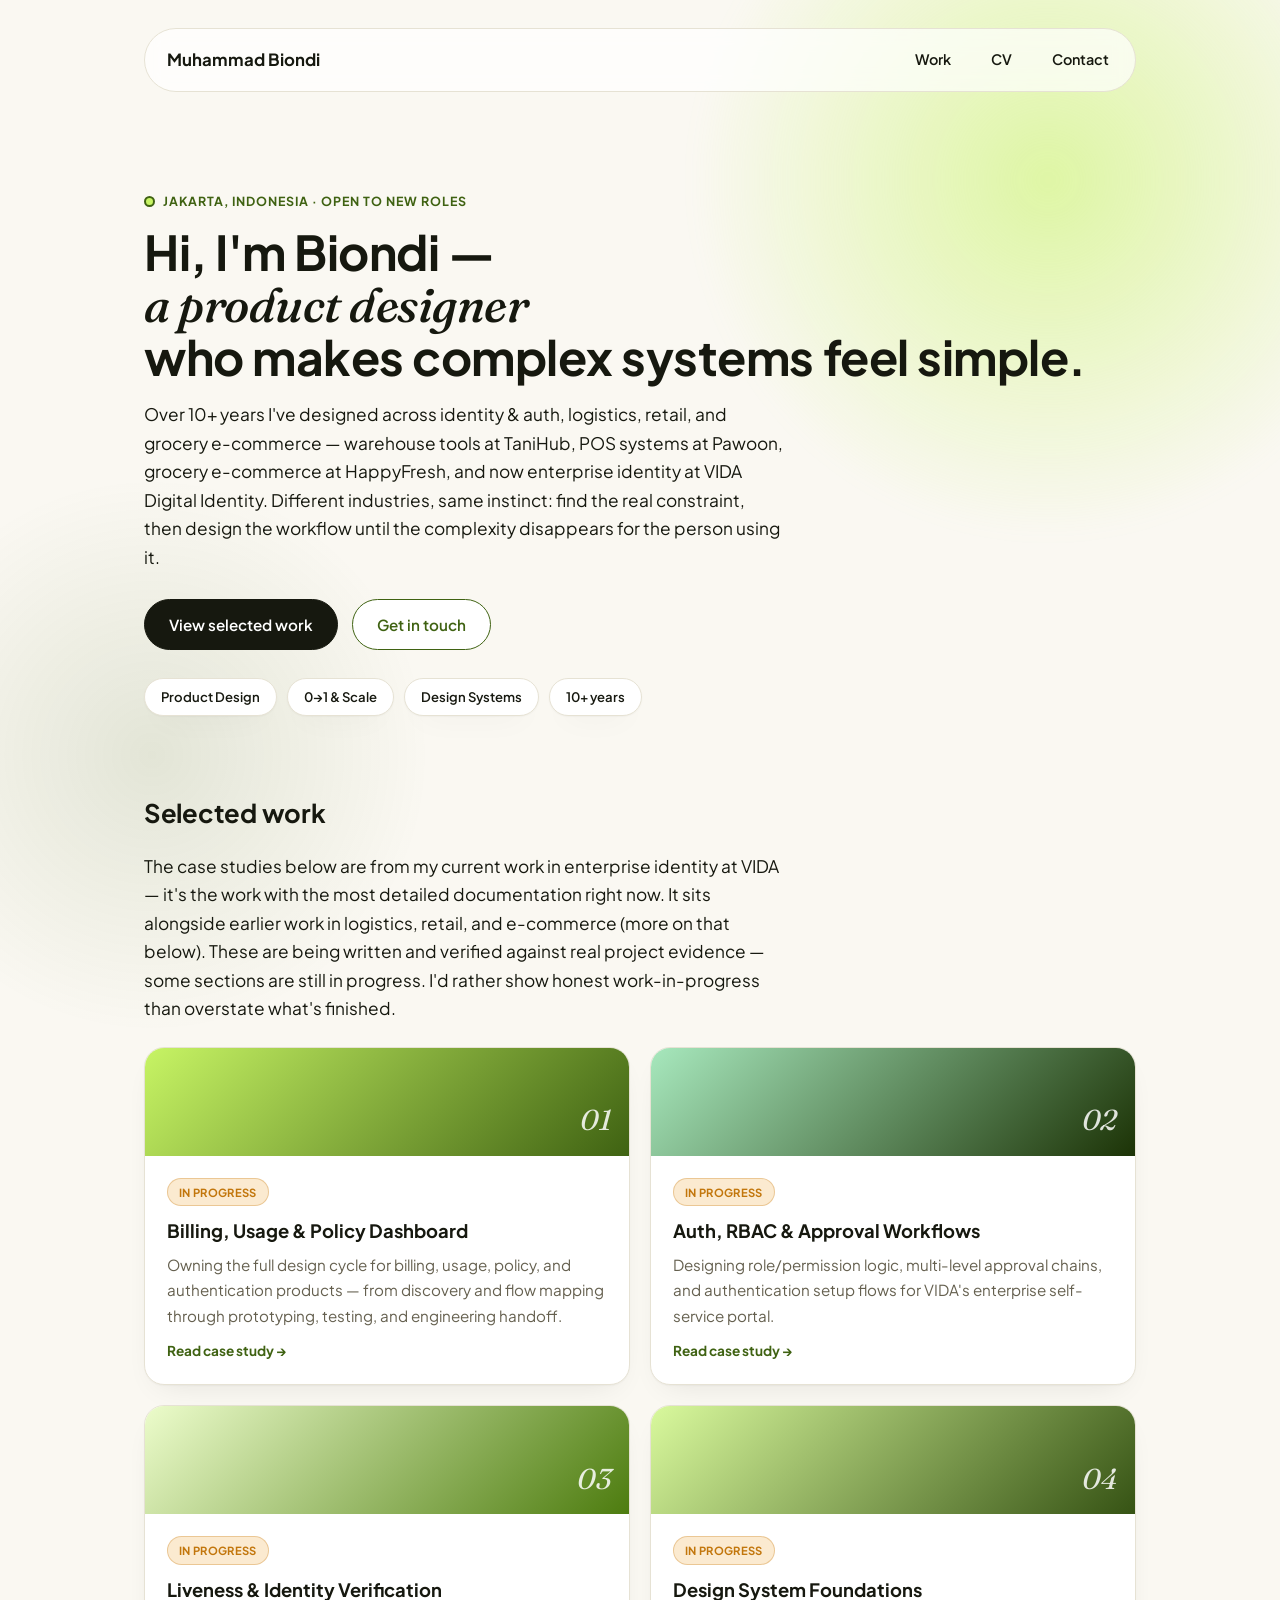
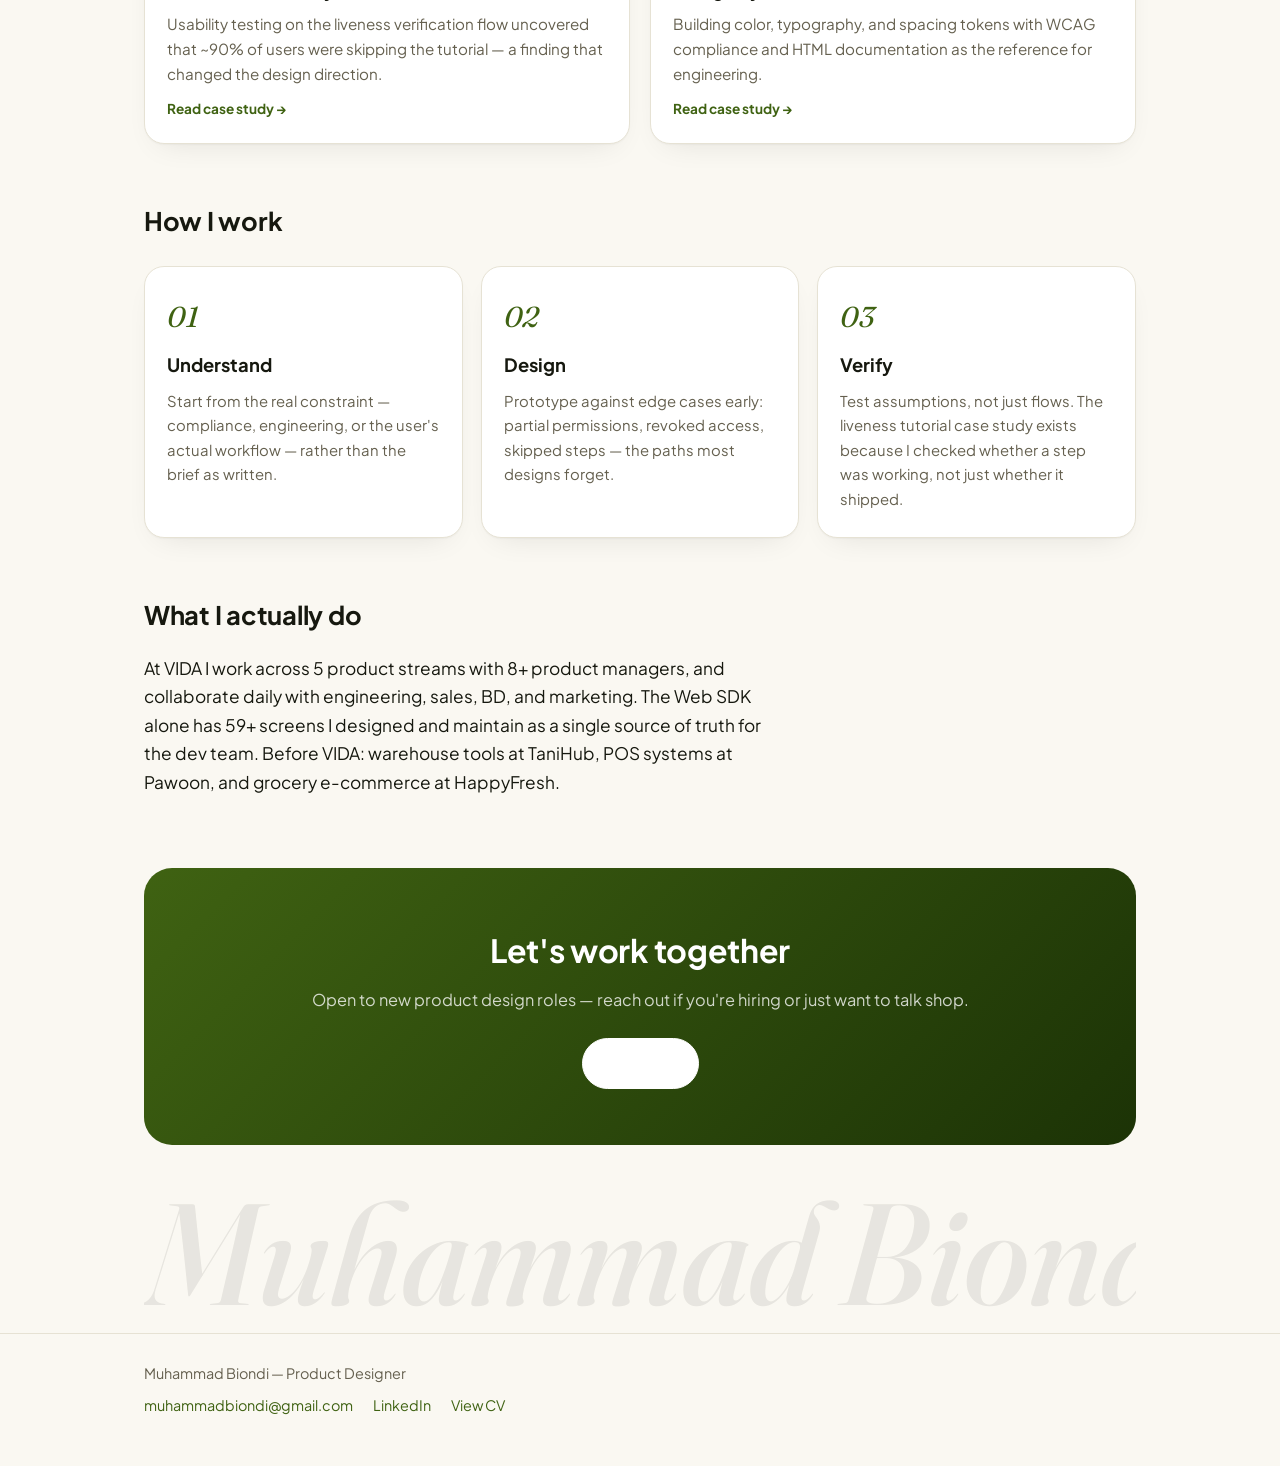
==== commit 52907800: "Broaden positioning beyond enterprise/identity across hero, work intro, and CV" ====
--- a/index.html
+++ b/index.html
@@ -4,7 +4,7 @@
 <meta charset="UTF-8">
 <meta name="viewport" content="width=device-width, initial-scale=1.0">
 <title>Muhammad Biondi — Product Designer</title>
-<meta name="description" content="Product Designer specializing in enterprise and identity products. Portfolio and case studies.">
+<meta name="description" content="Product Designer with 10+ years across identity, logistics, retail, and e-commerce. Portfolio and case studies.">
 <link rel="stylesheet" href="css/style.css">
 </head>
 <body>
@@ -27,20 +27,21 @@
 
     <section class="hero" data-reveal>
       <span class="eyebrow">Jakarta, Indonesia · Open to new roles</span>
-      <h1>Hi, I'm Muhammad —<br><span class="serif">a product designer</span><br>for enterprise &amp; identity.</h1>
+      <h1>Hi, I'm Biondi —<br><span class="serif">a product designer</span><br>who makes complex systems feel simple.</h1>
       <p class="lede">
-        I design complex enterprise and identity experiences that make technical workflows clearer,
-        more consistent, and easier for users and teams to operate. Currently at VIDA Digital Identity,
-        owning design across authentication, digital signing, identity verification, self-service portal,
-        and SSL.
+        Over 10+ years I've designed across identity &amp; auth, logistics, retail, and grocery
+        e-commerce — warehouse tools at TaniHub, POS systems at Pawoon, grocery e-commerce at
+        HappyFresh, and now enterprise identity at VIDA Digital Identity. Different industries, same
+        instinct: find the real constraint, then design the workflow until the complexity disappears
+        for the person using it.
       </p>
       <div class="hero-cta">
         <a class="btn primary" href="#work">View selected work</a>
         <a class="btn" href="mailto:muhammadbiondi@gmail.com">Get in touch</a>
       </div>
       <div class="tag-row">
-        <span class="tag">Identity &amp; Auth</span>
-        <span class="tag">B2B SaaS</span>
+        <span class="tag">Product Design</span>
+        <span class="tag">0&rarr;1 &amp; Scale</span>
         <span class="tag">Design Systems</span>
         <span class="tag">10+ years</span>
       </div>
@@ -51,8 +52,11 @@
         <h2>Selected work</h2>
       </div>
       <p class="lede" style="margin-bottom: 0;">
-        These case studies are being written and verified against real project evidence — some sections
-        are still in progress. I'd rather show honest work-in-progress than overstate what's finished.
+        The case studies below are from my current work in enterprise identity at VIDA — it's the work
+        with the most detailed documentation right now. It sits alongside earlier work in logistics,
+        retail, and e-commerce (more on that below). These are being written and verified against real
+        project evidence — some sections are still in progress. I'd rather show honest work-in-progress
+        than overstate what's finished.
       </p>
 
       <div class="case-grid">
